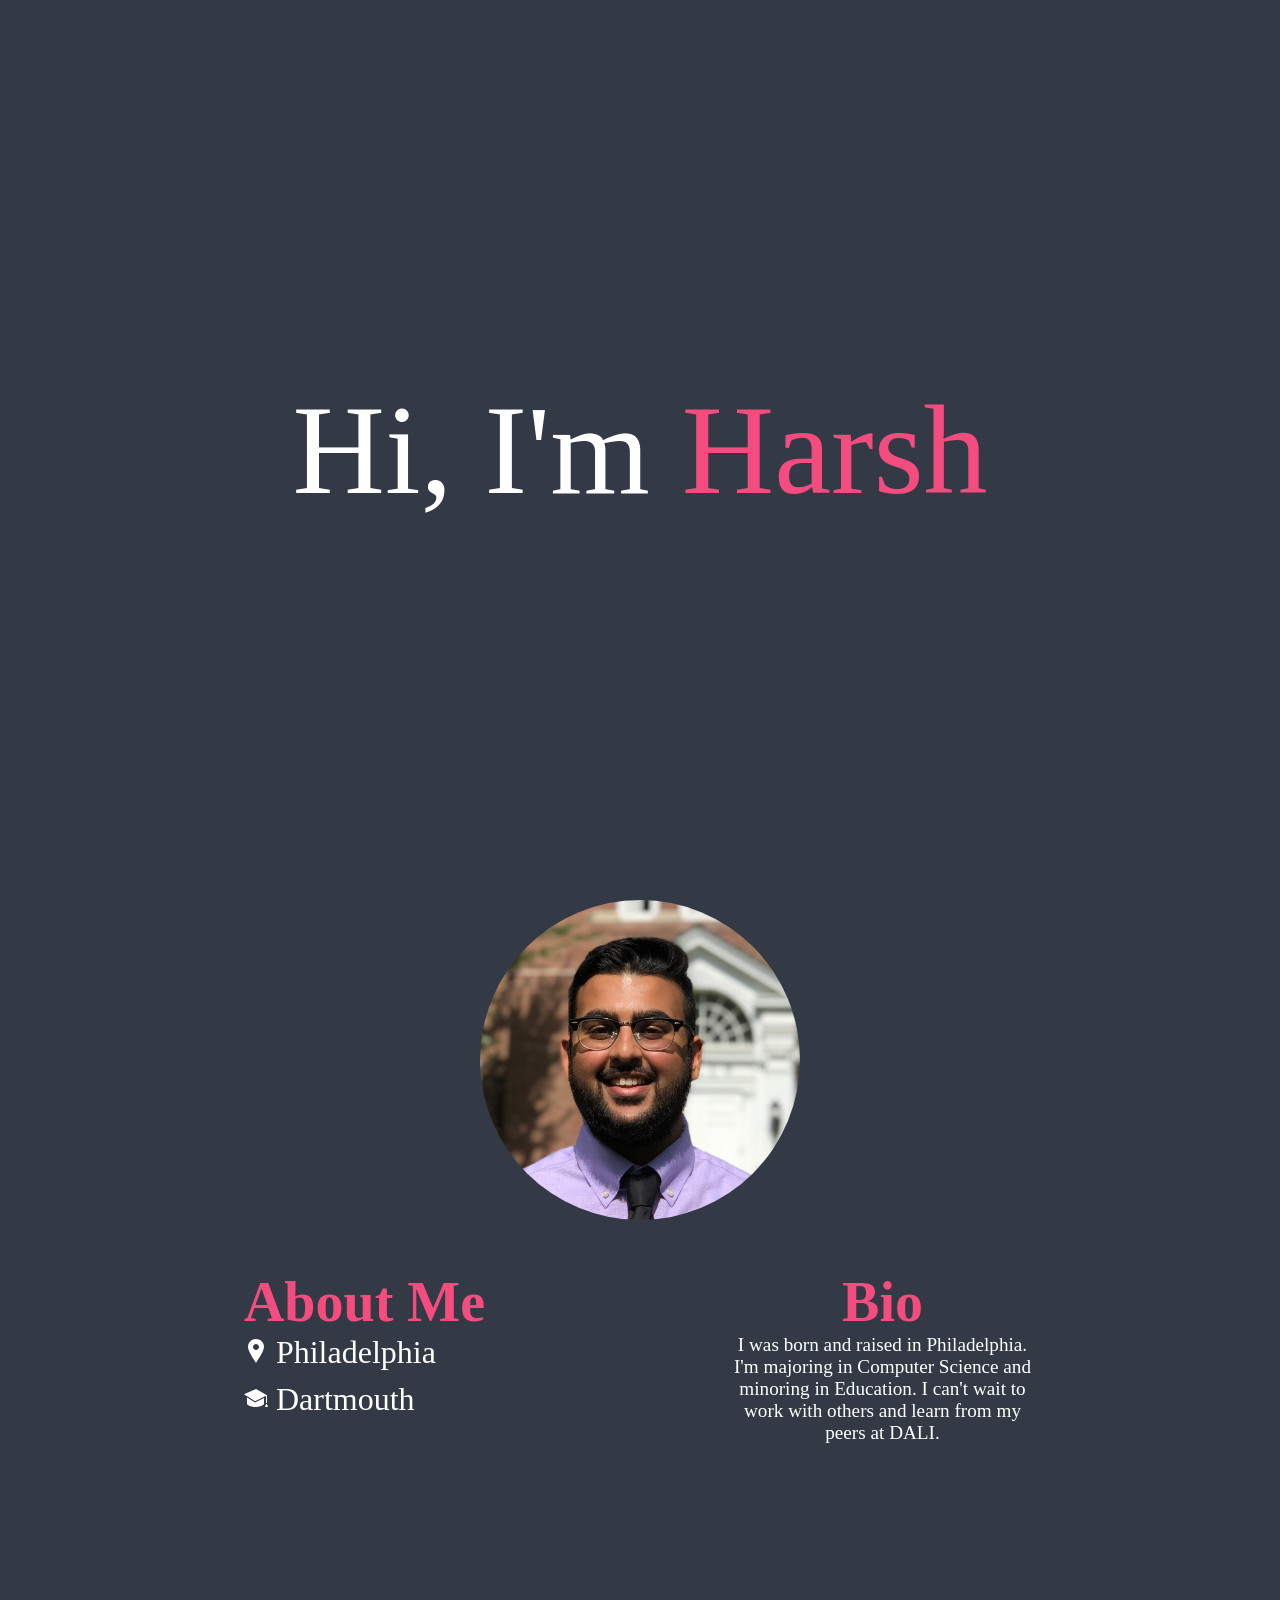
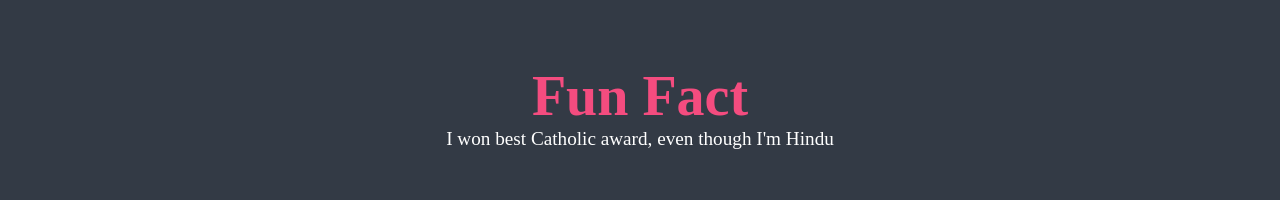
==== index.html @ a62dc674 "Added" ====
<!DOCTYPE html>
<head>
    <link rel="stylesheet" href="style.css">
    <link rel="preconnect" href="https://fonts.gstatic.com">
    <link rel="preconnect" href="https://fonts.gstatic.com">
    <link href="https://fonts.googleapis.com/css2?family=Roboto+Mono&display=swap" rel="stylesheet"> 
    <meta charset="UTF-8">
    <script src = "./scripts.js" defer></script>
</head>

<body>
    <div class="header_wrapper">
        <div class="header">
            <div class="header_title">Hi, I'm <span id="name">Harsh</span></div>
            <!-- <div class="header_subtitle"></div> -->
        </div>
    </div>
    <div class="about_wrapper">
        <div class="about">
            <div class = "image-cropper"></div>
            <div class="about_col_area">
                <div class="about_col">
                    <h1>About Me</h1>
                    <div class="bio">
                        <svg xmlns="http://www.w3.org/2000/svg" width="24" height="24" viewBox="0 0 24 24">
                            <path d="M12 0c-4.198 0-8 3.403-8 7.602 0 4.198 3.469 9.21 8 16.398 4.531-7.188 8-12.2 8-16.398 0-4.199-3.801-7.602-8-7.602zm0 11c-1.657 0-3-1.343-3-3s1.343-3 3-3 3 1.343 3 3-1.343 3-3 3z"/>
                        </svg>
                        Philadelphia
                    </div> 
                    <div class="bio">
                        <svg width="24" height="24" xmlns="http://www.w3.org/2000/svg" fill-rule="evenodd" clip-rule="evenodd">
                            <path d="M24 21h-3l1-3h1l1 3zm-12.976-4.543l8.976-4.575v6.118c-1.007 2.041-5.607 3-8.5 3-3.175 0-7.389-.994-8.5-3v-6.614l8.024 5.071zm11.976.543h-1v-7.26l-10.923 5.568-11.077-7 12-5.308 11 6.231v7.769z"/>
                        </svg>
                        Dartmouth
                    </div>
                </div>
                <div class="about_col">
                    <div class="facts_title"><h1>Bio</h1></div>
                    <div class="facts">I was born and raised in Philadelphia. I'm majoring in Computer Science and minoring in Education. I can't wait to work with 
                        others and learn from my peers at DALI. 
                    </div>
                </div>

            </div>
        <div class="funfacts">
            <h1>Fun Fact</h1>
            <div class="ffact">
                I won best Catholic award, even though I'm Hindu
            </div>
        </div>
        </div>
    </div>    
</body>
---- style.css ----
* {
    font-family: 'Roboto', mono;
    box-sizing: border-box;
    background: #333a45;
    color: white;
    margin: 0;
    padding:0;
}


h1 {
    font-size: 3.5em;
    color: #F44C7F;
}
.header_wrapper {
    display: flex;
    justify-content: center;
    align-items: center;
    color: #F44C7F;
}

.header {
    width: 100vw;
    min-height: 100vh;
    display: flex;
    flex-direction: column;
    justify-content: center;
    align-items: center;
    color: #F44C7F;
    font-size: 8em;
}

.header_title {
    font-size: 8rem;
    
}

#name {
    color: #F44C7F;
}

.about {
    width: 100vw;
    min-height: 100vh;
    display: flex;
    flex-direction: column;
    justify-content: center;
    align-items: center;
    color: #F44C7F;
    position: relative;
    padding-bottom: 50px;
}
.image-cropper {
    min-width: 25vw;
    min-height: 25vw;
    max-width: 25vw;
    max-height: 25vw;
    position: relative;
    background-image: url('IMG_2883.jpg');
    background-position: center;
    background-size: 25vw 25vw;
    border-radius: 50%;
  
    margin-bottom: 50px;
}

.profile_image {
    /* display: inline; */
    margin: 0 auto;
    margin-left: 25%; 
    height: 100%;
    width: auto;


}

.about_col_area {
    width: 100%;
    display: flex;
    flex-direction: row;
    justify-content: space-evenly;
    align-items: flex-start;
    flex-grow: 10;
    

}

.about_col {
    position: relative;
    font-size: 1rem;
    display: flex;
    flex-direction: column;
    text-align: center;
   
}
.facts_title {
    align-self: center;
}
.bio {
    font-size: 2rem;
    align-self: flex-start;
    margin-bottom: 10px;
}

.facts {
    font-size: 1.2rem;
    width: 16em;
    align-self: center;
}

svg {
    fill: white;
}

.funfacts{
    display: flex;
    width: 100%;
    flex-direction: row;
    justify-content: center;
    align-items: center;
    flex-direction: column;
}

.ffact {
    font-size: 1.2rem;
    
    align-self: center;
}
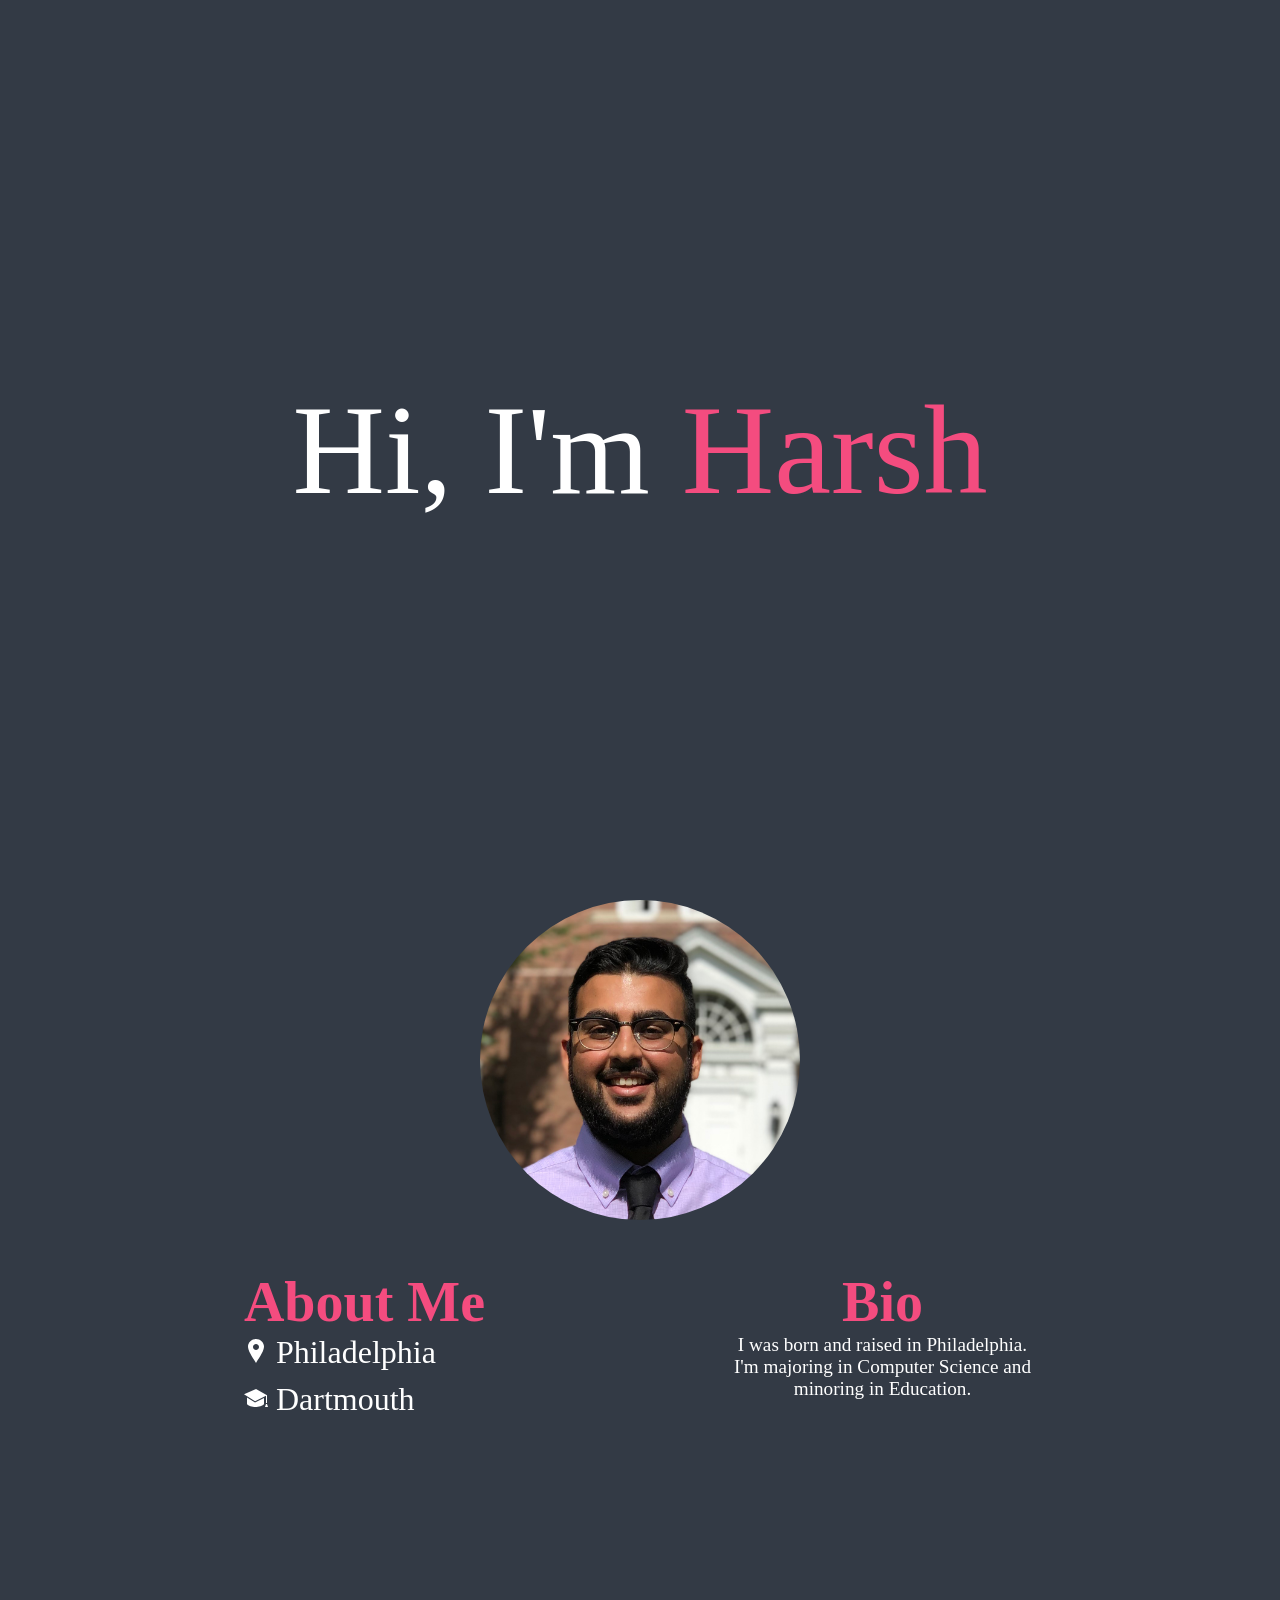
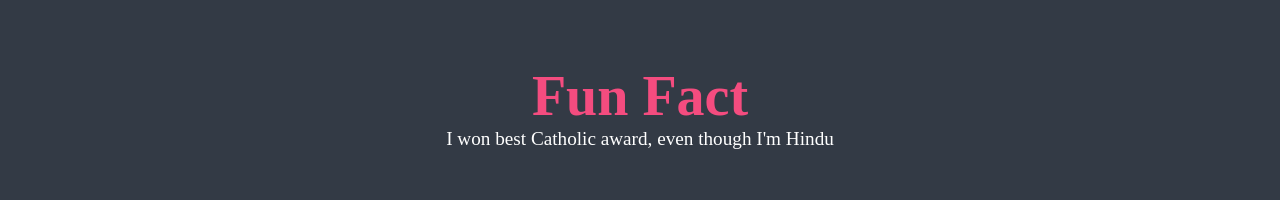
==== commit 640407dd: "Fixed the bio" ====
--- a/index.html
+++ b/index.html
@@ -36,8 +36,7 @@
                 </div>
                 <div class="about_col">
                     <div class="facts_title"><h1>Bio</h1></div>
-                    <div class="facts">I was born and raised in Philadelphia. I'm majoring in Computer Science and minoring in Education. I can't wait to work with 
-                        others and learn from my peers at DALI. 
+                    <div class="facts">I was born and raised in Philadelphia. I'm majoring in Computer Science and minoring in Education. 
                     </div>
                 </div>
 
@@ -50,4 +49,4 @@
         </div>
         </div>
     </div>    
-</body>+</body>
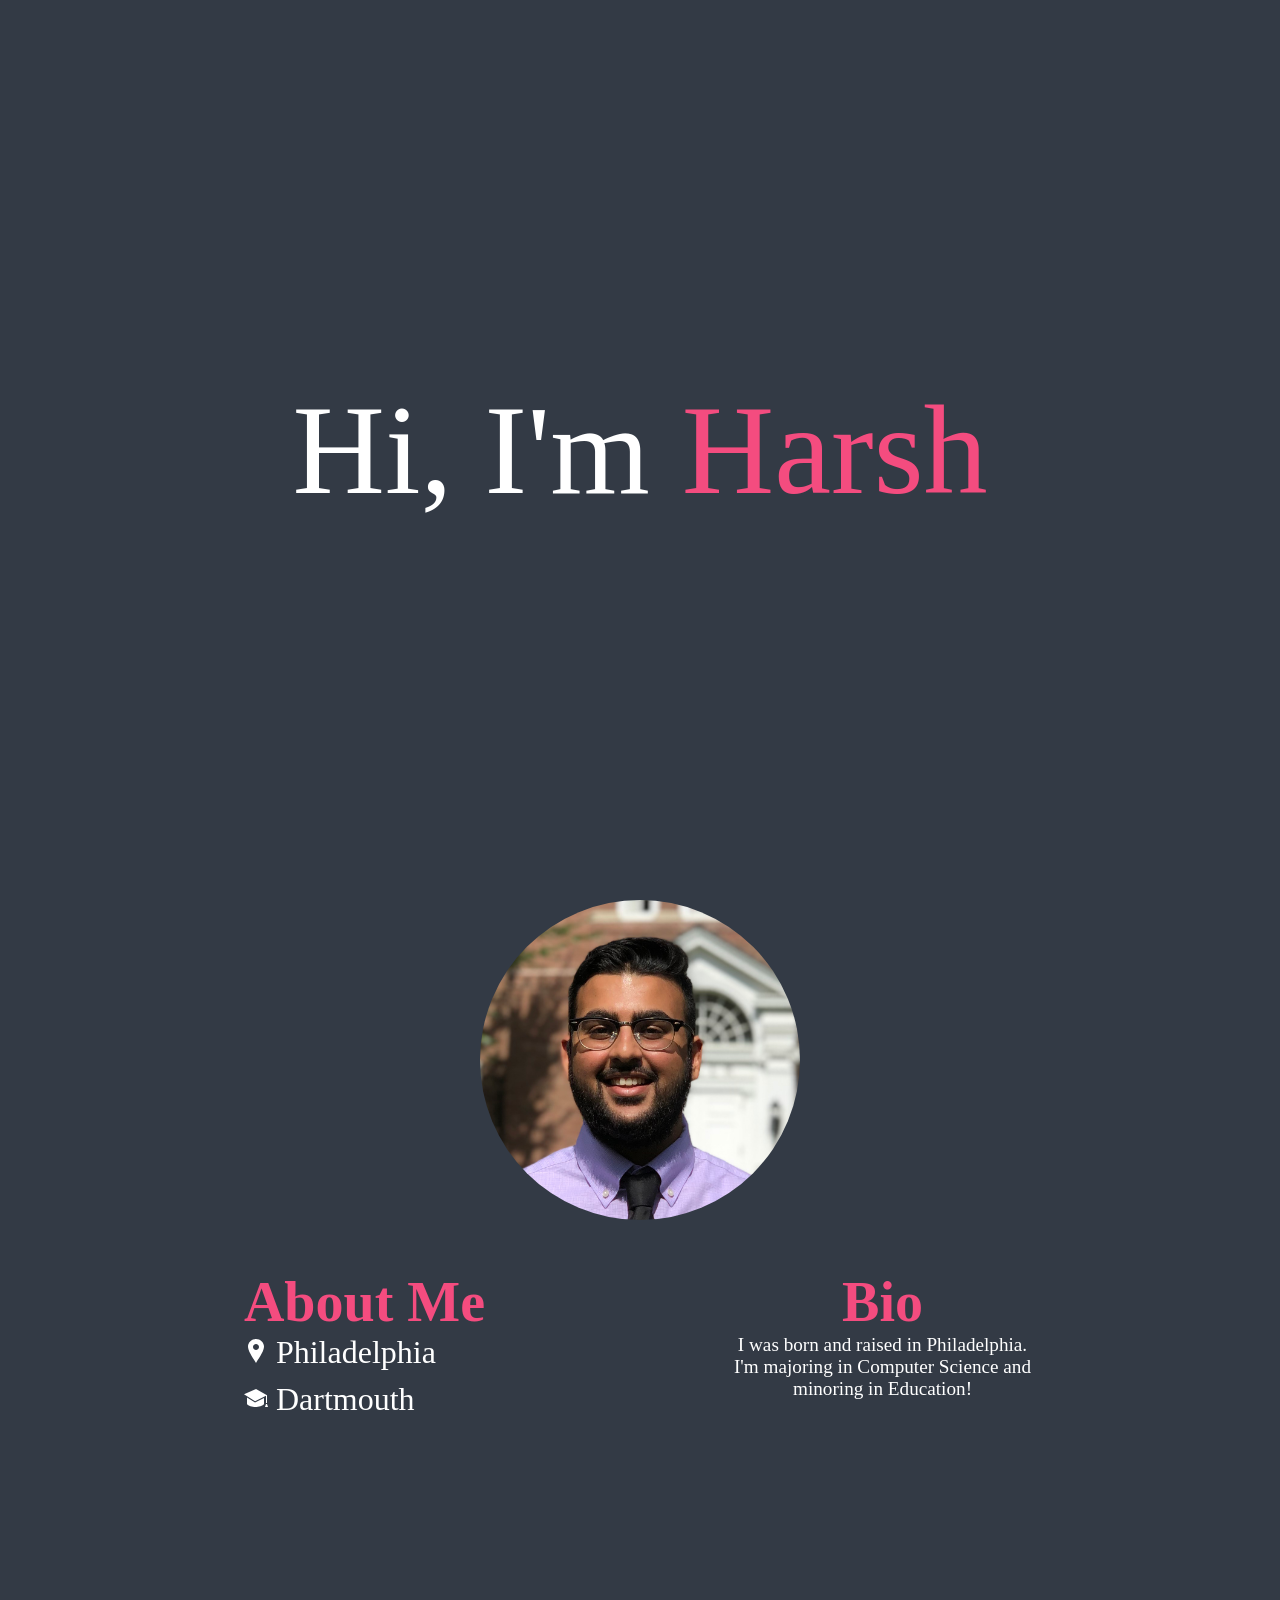
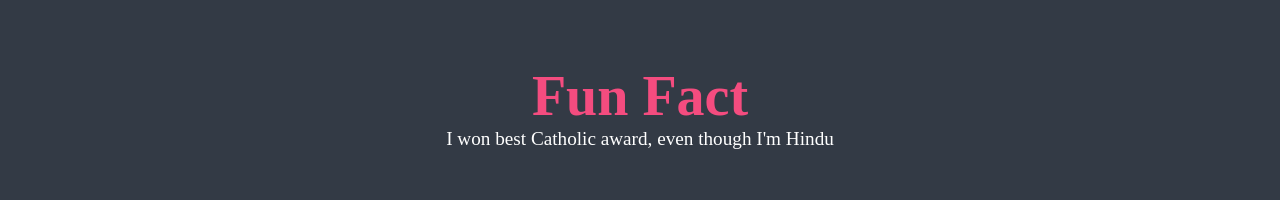
==== commit 5a351e4b: "Modified Bio" ====
--- a/index.html
+++ b/index.html
@@ -36,7 +36,7 @@
                 </div>
                 <div class="about_col">
                     <div class="facts_title"><h1>Bio</h1></div>
-                    <div class="facts">I was born and raised in Philadelphia. I'm majoring in Computer Science and minoring in Education. 
+                    <div class="facts">I was born and raised in Philadelphia. I'm majoring in Computer Science and minoring in Education! 
                     </div>
                 </div>
 
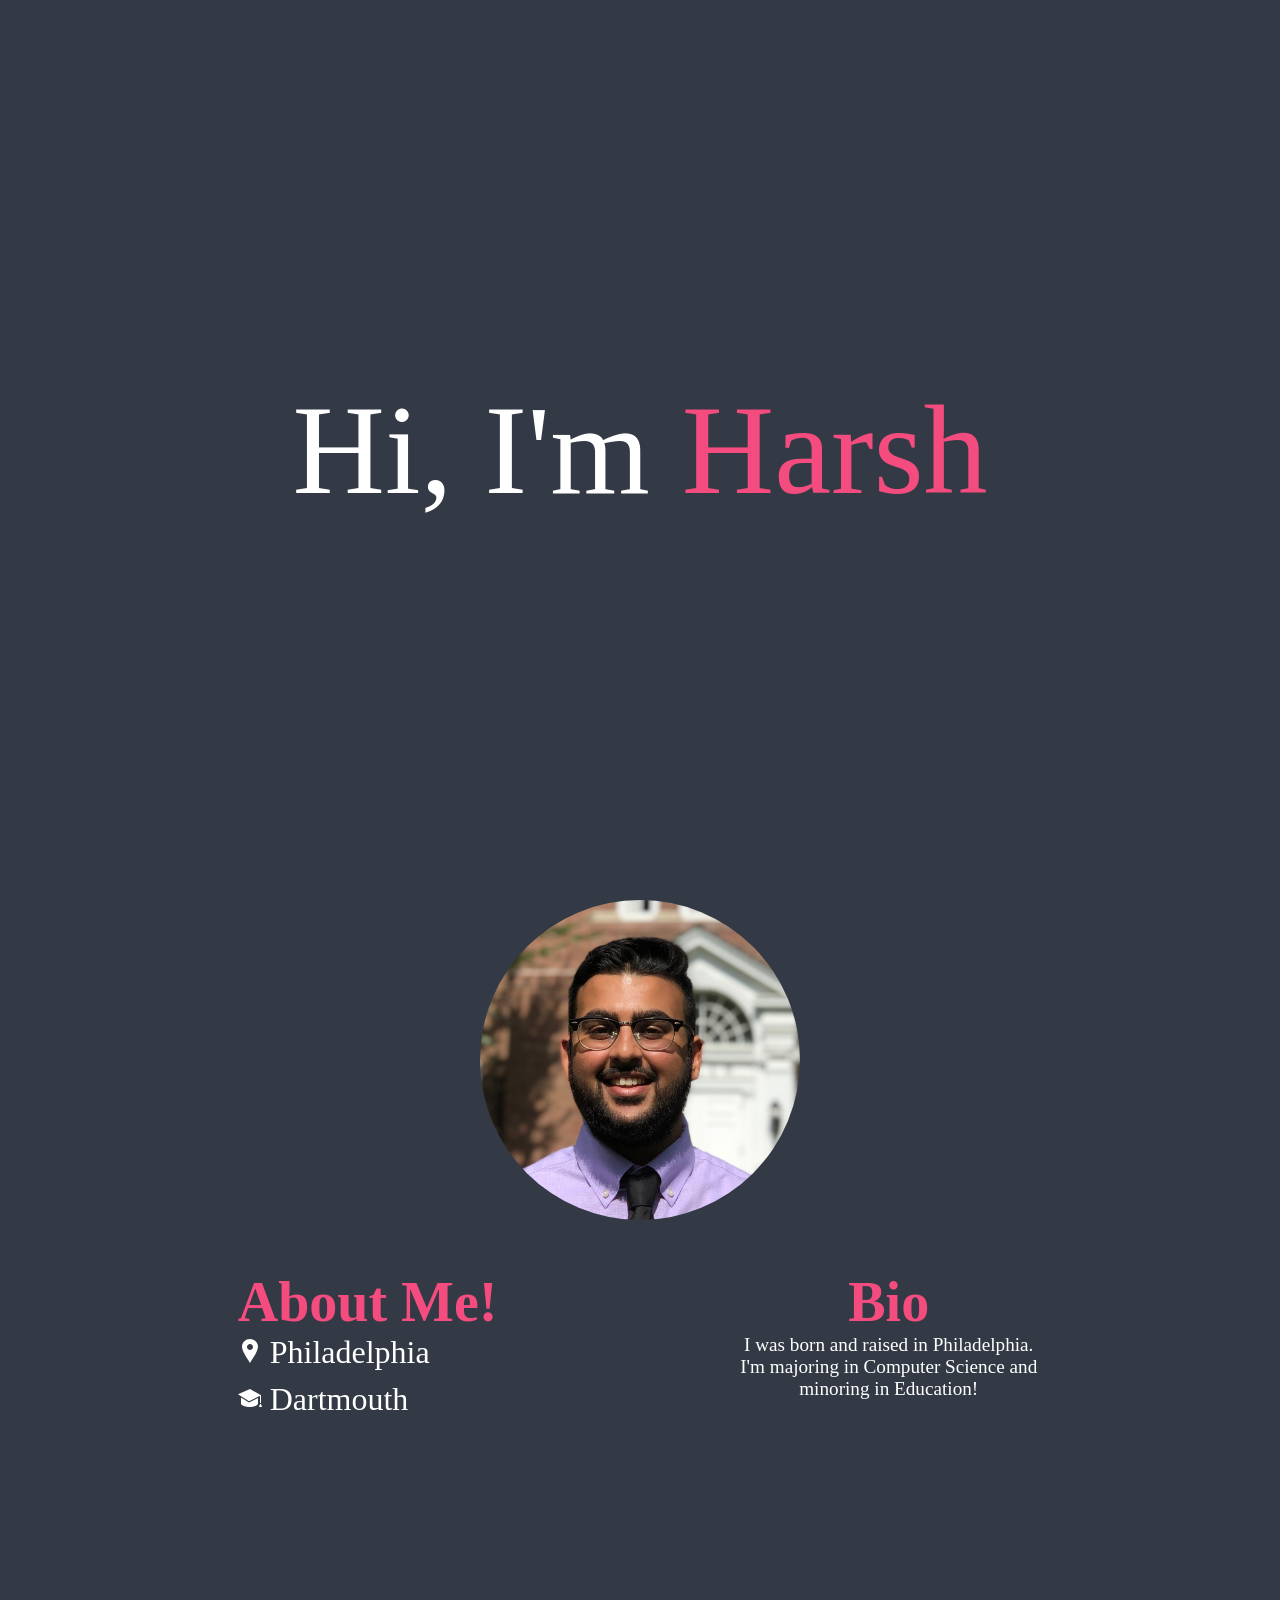
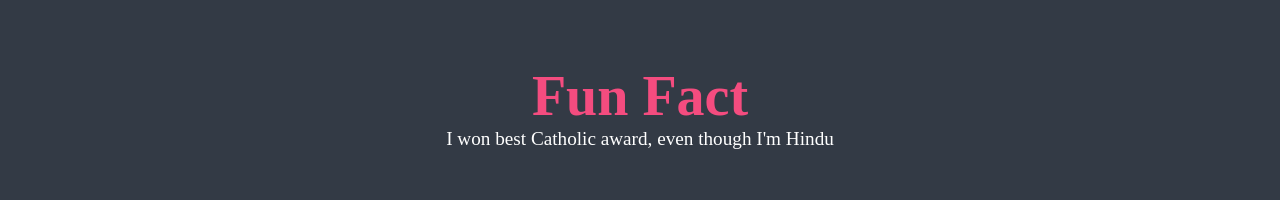
==== commit d8256c17: "Modified Bio" ====
--- a/index.html
+++ b/index.html
@@ -20,7 +20,7 @@
             <div class = "image-cropper"></div>
             <div class="about_col_area">
                 <div class="about_col">
-                    <h1>About Me</h1>
+                    <h1>About Me!</h1>
                     <div class="bio">
                         <svg xmlns="http://www.w3.org/2000/svg" width="24" height="24" viewBox="0 0 24 24">
                             <path d="M12 0c-4.198 0-8 3.403-8 7.602 0 4.198 3.469 9.21 8 16.398 4.531-7.188 8-12.2 8-16.398 0-4.199-3.801-7.602-8-7.602zm0 11c-1.657 0-3-1.343-3-3s1.343-3 3-3 3 1.343 3 3-1.343 3-3 3z"/>
